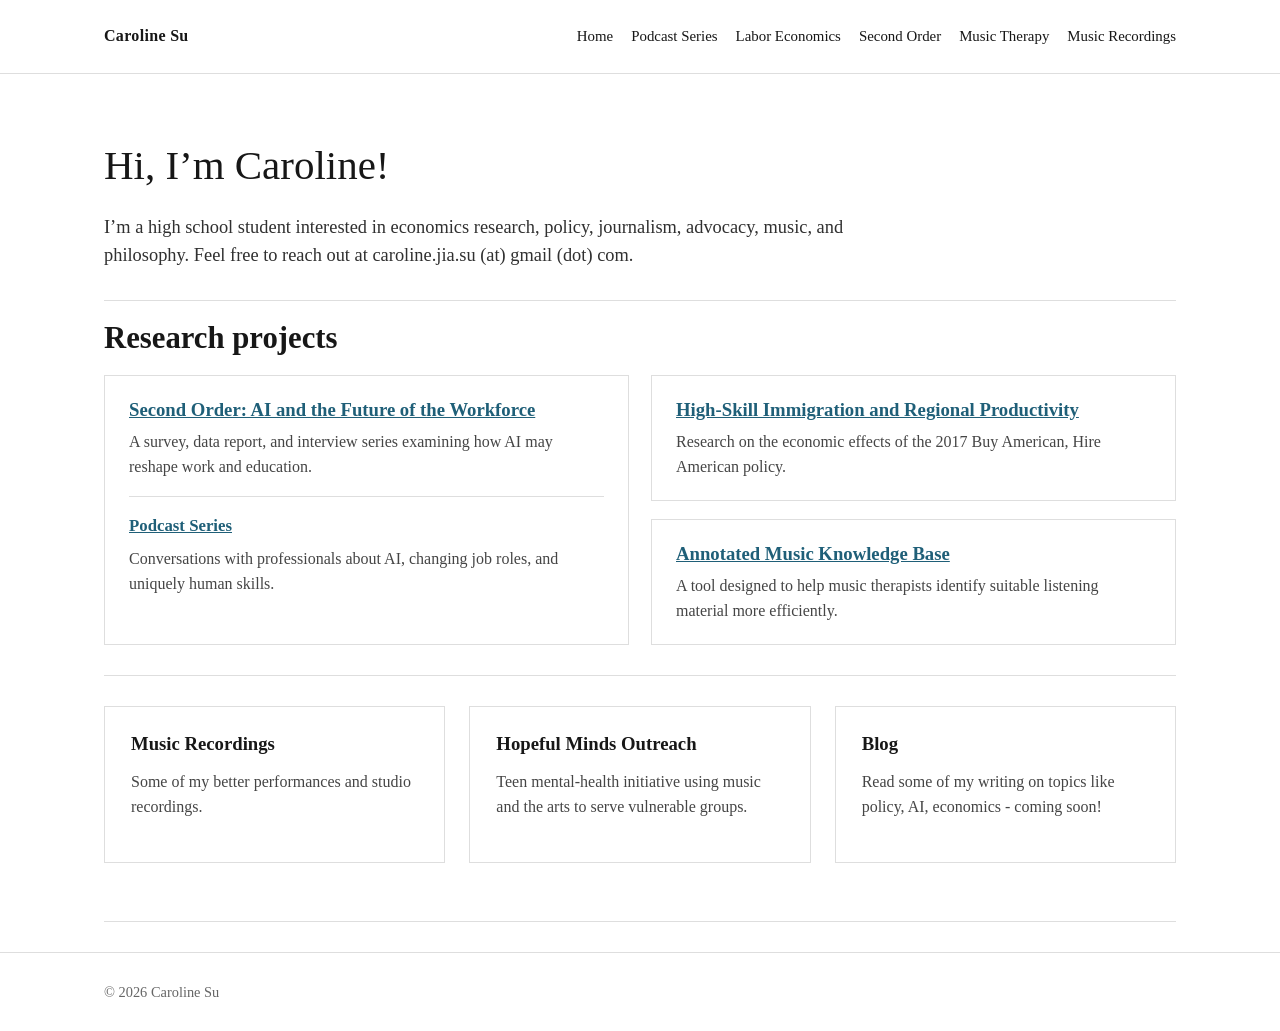
==== index.html @ 4881d96d "Add files via upload" ====
<!doctype html>
<html lang="en">
<head>
  <meta charset="utf-8">
  <meta name="viewport" content="width=device-width, initial-scale=1">
  <meta name="description" content="Caroline Su — research, journalism, and music.">
  <title>Home | Caroline Su</title>
  <link rel="stylesheet" href="styles.css">
</head>
<body>
<header class="site-header">
  <nav class="nav" aria-label="Main navigation">
    <a class="brand" href="index.html" aria-current="page">Caroline Su</a>
    <button class="nav-toggle" aria-expanded="false" aria-controls="nav-links">Menu</button>
    <ul class="nav-links" id="nav-links">
      <li><a href="index.html">Home</a></li>
      <li><a href="podcast.html">Podcast Series</a></li>
      <li><a href="labor-economics.html">Labor Economics</a></li>
      <li><a href="second-order.html">Second Order</a></li>
      <li><a href="music-therapy.html">Music Therapy</a></li>
      <li><a href="recordings.html">Music Recordings</a></li>
    </ul>
  </nav>
</header>

<main>

<section class="hero">
  <h1>Hi, I’m Caroline!</h1>
  <p class="lede">I’m a high school student interested in economics research, policy, journalism, advocacy, music, and philosophy. Feel free to reach out at caroline.jia.su (at) gmail (dot) com.</p>
</section>
<section class="section research-section">
  <h2>Research projects</h2>
    <div class="research-columns">

  <!-- LEFT COLUMN -->
  <div class="research-column">

    <article class="card">

      <h3>
        <a href="second-order.html">
          Second Order: AI and the Future of the Workforce
        </a>
      </h3>

      <p>
        A survey, data report, and interview series examining how AI
        may reshape work and education.
      </p>

      <div class="project-subsection">

        <h4>
          <a href="podcast.html">Podcast Series</a>
        </h4>

        <p>
          Conversations with professionals about AI, changing job roles,
          and uniquely human skills.
        </p>
      </div>
    </article>

  </div>


  <!-- RIGHT COLUMN -->
  <div class="research-column">

    <article class="card">

      <h3>
        <a href="labor-economics.html">
          High-Skill Immigration and Regional Productivity
        </a>
      </h3>

      <p>
        Research on the economic effects of the 2017 Buy American,
        Hire American policy.
      </p>
    </article>


    <article class="card">

      <h3>
        <a href="music-therapy.html">
          Annotated Music Knowledge Base
        </a>
      </h3>

      <p>
        A tool designed to help music therapists identify suitable
        listening material more efficiently.
      </p>
    </article>

  </div>

</div>
</section>
<section class="section grid grid-3 home-links-section">
  <article class="card"><h3><a class="stretched" href="recordings.html">Music Recordings</a></h3><p>Some of my better performances and studio recordings.</p></article>
  <article class="card"><h3><a class="stretched" href="https://hopefulmindsoutreach.org">Hopeful Minds Outreach</a></h3><p>Teen mental-health initiative using music and the arts to serve vulnerable groups.</p></article>
    <article class="card"><h3>Blog</h3><p>Read some of my writing on topics like policy, AI, economics - coming soon!</p></article>
</section>
</main>
<footer><div class="footer-inner">© <span id="year"></span> Caroline Su</div></footer>
<script src="script.js"></script>
<script>document.getElementById('year').textContent = new Date().getFullYear();</script>
</body>
</html>
---- styles.css ----
:root {
  --ink: #171717;
  --muted: #666;
  --line: #dedede;
  --paper: #fff;
  --soft: #f6f6f3;
  --accent: #1f5f78;
  --max: 1120px;
}

* { box-sizing: border-box; }
html { scroll-behavior: smooth; }
body {
  margin: 0;
  color: var(--ink);
  background: var(--paper);
  font-family: Georgia, "Times New Roman", serif;
  line-height: 1.55;
}
a { color: var(--accent); }
img, video, iframe { max-width: 100%; display: block; }

.site-header {
  position: sticky;
  top: 0;
  z-index: 10;
  background: rgba(255,255,255,.96);
  border-bottom: 1px solid var(--line);
}
.nav {
  max-width: var(--max);
  margin: 0 auto;
  padding: 24px 24px;
  display: flex;
  align-items: center;
  justify-content: space-between;
  gap: 24px;
}
.brand {
  color: var(--ink);
  text-decoration: none;
  font-weight: 700;
  letter-spacing: .02em;
}
.nav-toggle {
  display: none;
  background: none;
  border: 1px solid var(--line);
  padding: 8px 10px;
  font: inherit;
}
.nav-links {
  display: flex;
  flex-wrap: wrap;
  gap: 18px;
  list-style: none;
  padding: 0;
  margin: 0;
}
.nav-links a {
  color: var(--ink);
  text-decoration: none;
  font-size: .93rem;
}
.nav-links a:hover,
.nav-links a[aria-current="page"] { color: var(--accent); text-decoration: underline; text-underline-offset: 5px; }

main { max-width: var(--max); margin: 0 auto; padding: 8px 24px 30px; }
.hero { padding: 48px 0 12px; border-bottom: 1px solid var(--line); }
.eyebrow { text-transform: uppercase; letter-spacing: .12em; font-size: .75rem; color: var(--muted); }
h1, h2, h3 { line-height: 1.15; }
h1 { font-size: clamp(1.8rem, 3.2vw, 3.2rem); margin: 12px 0 24px; font-weight: 500; max-width: 900px; }
h2 { font-size: clamp(1.3rem, 2.4vw, 2rem); margin: 0 0 18px; }
h3 { margin: 0 0 10px; }
.lede { font-size: 1.15rem; max-width: 760px; color: #303030; }
.section { padding: 20px 0 58px; border-bottom: 1px solid var(--line); }
.grid { display: grid; gap: 24px; }
.grid-2 { grid-template-columns: repeat(2, minmax(0,1fr)); }
.grid-3 { grid-template-columns: repeat(3, minmax(0,1fr)); }
.card {
  border: 1px solid var(--line);
  background: var(--paper);
  padding: 26px;
  min-height: 100%;
}
.card:hover { box-shadow: 0 8px 24px rgba(0,0,0,.07); transform: translateY(-2px); transition: .2s ease; }
.card a.stretched { color: inherit; text-decoration: none; }
.card p { color: #454545; }
.meta { color: var(--muted); font-size: .85rem; text-transform: uppercase; letter-spacing: .08em; }
.button {
  display: inline-block;
  border: 1px solid var(--ink);
  color: var(--ink);
  text-decoration: none;
  padding: 10px 15px;
  margin-top: 8px;
}
.button:hover { background: var(--ink); color: white; }
.media-placeholder {
  aspect-ratio: 16/9;
  display: grid;
  place-items: center;
  text-align: center;
  background: var(--soft);
  border: 1px dashed #aaa;
  color: var(--muted);
  padding: 20px;
  margin: 18px 0;
}
.two-column { display: grid; grid-template-columns: 2fr 1fr; gap: 48px; }
.filters { position: sticky; top: 95px; align-self: start; border: 1px solid var(--line); padding: 20px; }
.filters label { display: block; margin: 8px 0; }
.post-list { display: grid; gap: 20px; }
.post { border-top: 1px solid var(--line); padding-top: 22px; }
.recording-thumb { aspect-ratio: 16/10; background: var(--soft); display: grid; place-items: center; border: 1px solid var(--line); color: var(--muted); margin-bottom: 12px; }
footer { border-top: 1px solid var(--line); }
.footer-inner { max-width: var(--max); margin: 0 auto; padding: 28px 24px; color: var(--muted); font-size: .9rem; }

@media (max-width: 850px) {
  .nav { align-items: flex-start; }
  .nav-toggle { display: block; }
  .nav-links { display: none; width: 100%; padding-top: 16px; }
  .nav-links.open { display: grid; }
  .grid-2, .grid-3, .two-column { grid-template-columns: 1fr; }
  .filters { position: static; }
}

/* Make podcast episode blocks smaller */
.post-list .card {
  padding: 14px;
  gap: 14px;
}

.post-list .card h2 {
  font-size: 1.5rem;
  margin-bottom: 8px;
}

.post-list .card p {
  margin: 6px 0;
}

.post-list .media-placeholder {
  min-height: 120px;
  aspect-ratio: auto;
  margin: 0;
  padding: 10px;
}

.post-list {
  gap: 12px;
}
.post-list iframe {
  width: 80%;
  height: 200px;
  border: 0;
}
.post-list .media-placeholder,
.post-list .media-placeholder iframe {
  border: none;
}

.project-subsection {
  margin-top: 16px;
  padding-top: 12px;
  border-top: 1px solid var(--line);
}

.project-subsection h4 {
  font-size: 1.05rem;
  margin: 4px 0 8px;
}

.project-subsection p {
  margin: 0;
}
@media (max-width: 700px) {
  .research-columns {
    grid-template-columns: 1fr;
  }
}
.research-columns {
  display: grid;
  grid-template-columns: 1fr 1fr;
  gap: 22px;
  align-items: stretch;
}

.research-column {
  display: flex;
  flex-direction: column;
  gap: 18px;
}

.research-columns .card {
  padding: 20px 24px;
  min-height: 0;
  height: auto;
}

.research-column:first-child .card {
  flex: 1;
}

.research-columns .card h3 {
  margin: 3px 0 10px;
}

.research-columns .card p {
  margin: 0;
}

/* Tighten spacing between research projects and homepage links */
.research-section {
  padding-bottom: 30px !important;
}

.home-links-section {
  padding-top: 30px !important;
}
.podcast-list .meta {
  display: none;
}

.podcast-list .card p {
  font-size: 1.1rem;
}
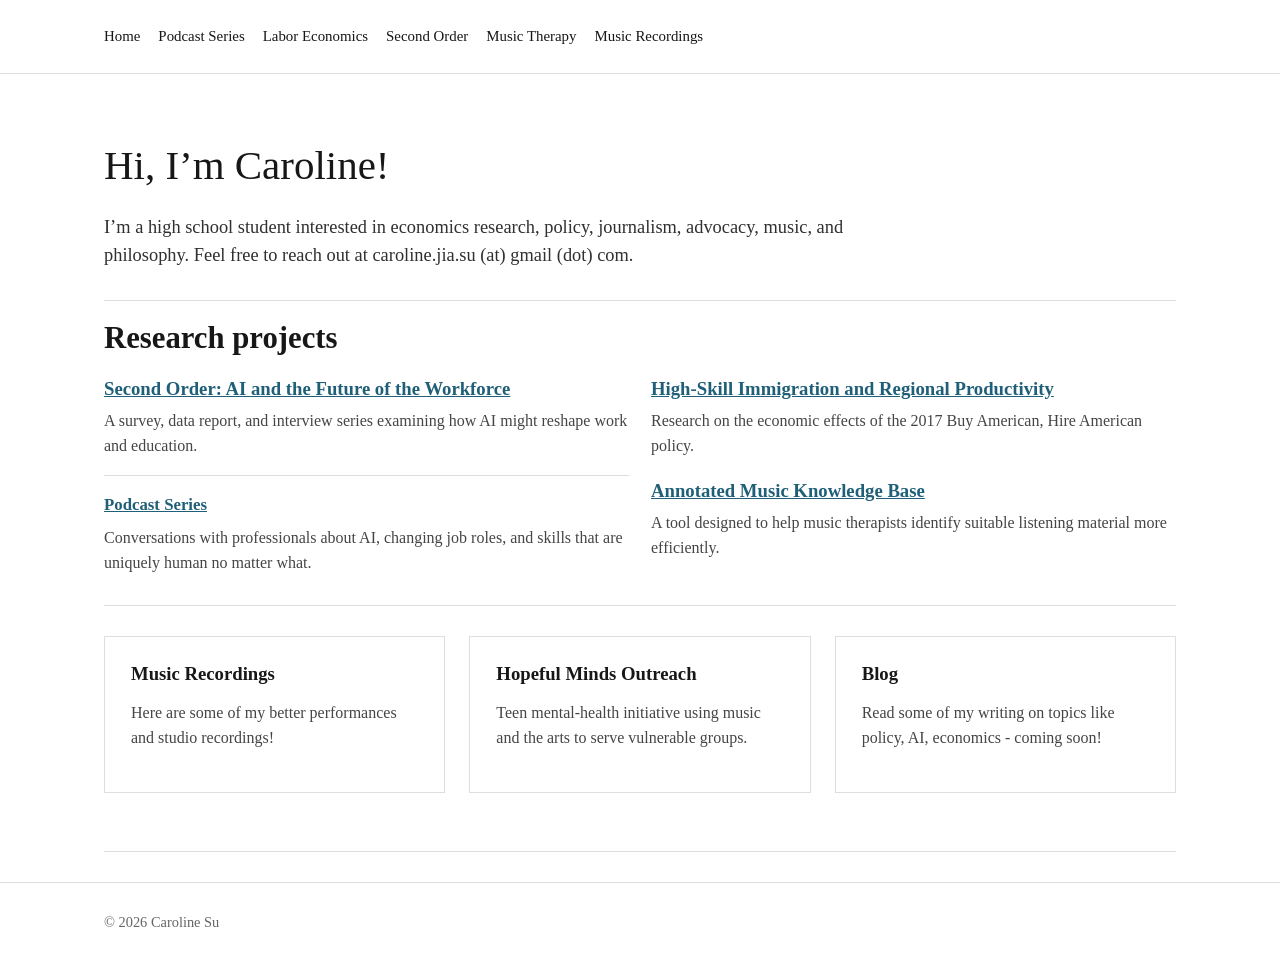
==== commit 26b674dc: "Add files via upload" ====
--- a/index.html
+++ b/index.html
@@ -10,7 +10,6 @@
 <body>
 <header class="site-header">
   <nav class="nav" aria-label="Main navigation">
-    <a class="brand" href="index.html" aria-current="page">Caroline Su</a>
     <button class="nav-toggle" aria-expanded="false" aria-controls="nav-links">Menu</button>
     <ul class="nav-links" id="nav-links">
       <li><a href="index.html">Home</a></li>
@@ -46,7 +45,7 @@
 
       <p>
         A survey, data report, and interview series examining how AI
-        may reshape work and education.
+        might reshape work and education.
       </p>
 
       <div class="project-subsection">
@@ -57,7 +56,7 @@
 
         <p>
           Conversations with professionals about AI, changing job roles,
-          and uniquely human skills.
+          and skills that are uniquely human no matter what.
         </p>
       </div>
     </article>
@@ -102,7 +101,7 @@
 </div>
 </section>
 <section class="section grid grid-3 home-links-section">
-  <article class="card"><h3><a class="stretched" href="recordings.html">Music Recordings</a></h3><p>Some of my better performances and studio recordings.</p></article>
+  <article class="card"><h3><a class="stretched" href="recordings.html">Music Recordings</a></h3><p>Here are some of my better performances and studio recordings!</p></article>
   <article class="card"><h3><a class="stretched" href="https://hopefulmindsoutreach.org">Hopeful Minds Outreach</a></h3><p>Teen mental-health initiative using music and the arts to serve vulnerable groups.</p></article>
     <article class="card"><h3>Blog</h3><p>Read some of my writing on topics like policy, AI, economics - coming soon!</p></article>
 </section>
--- a/styles.css
+++ b/styles.css
@@ -224,4 +224,22 @@
 
 .podcast-list .card p {
   font-size: 1.1rem;
+}
+.research-columns .card {
+  border: none;
+  padding: 0;
+  background: transparent;
+  box-shadow: none;
+}
+.research-columns .card:hover {
+  box-shadow: none;
+  transform: none;
+}
+.podcast-list .card:hover {
+  box-shadow: none;
+  transform: none;
+}
+.home-links-section .card:hover {
+  box-shadow: none;
+  transform: none;
 }
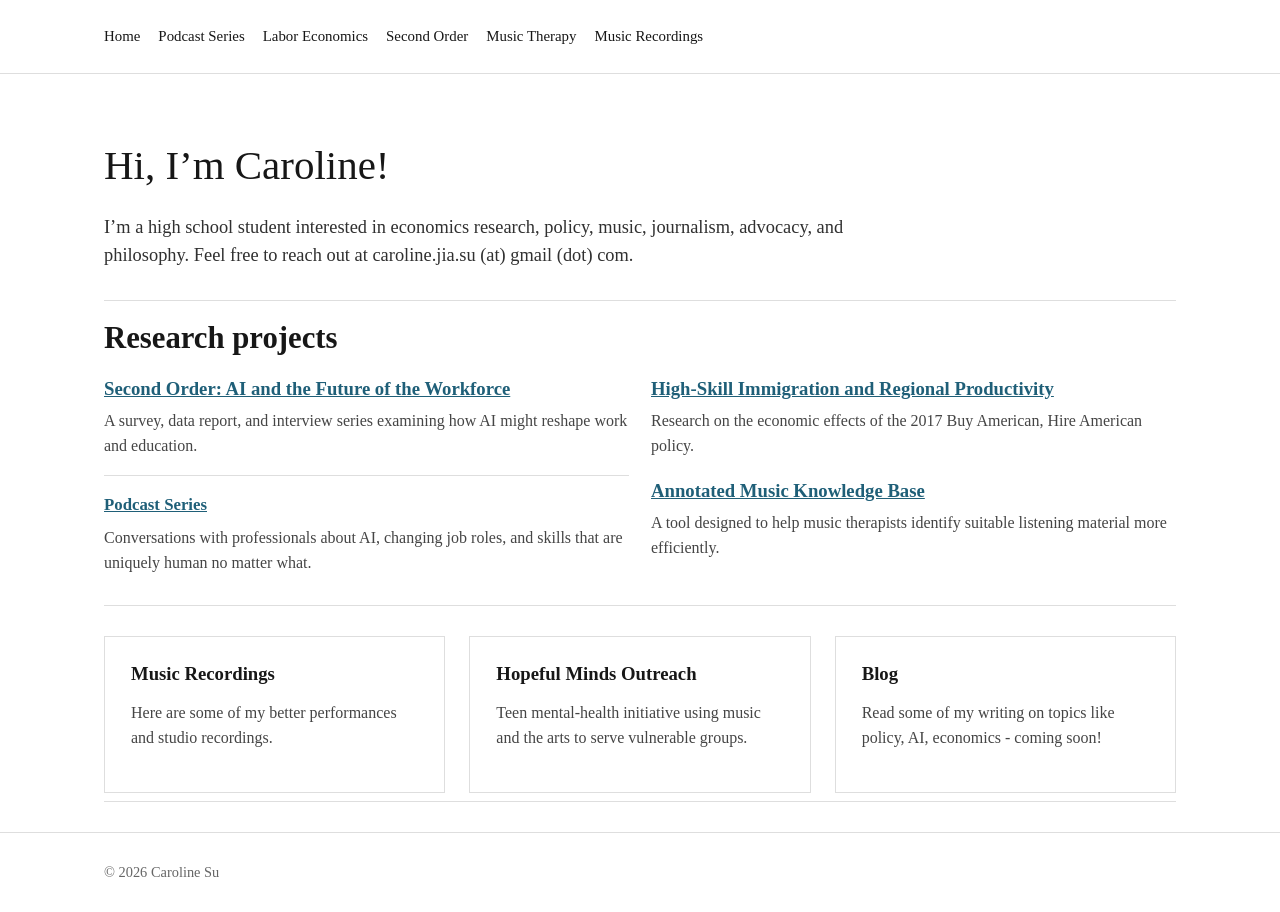
==== commit ffebb108: "Add files via upload" ====
--- a/index.html
+++ b/index.html
@@ -26,7 +26,7 @@
 
 <section class="hero">
   <h1>Hi, I’m Caroline!</h1>
-  <p class="lede">I’m a high school student interested in economics research, policy, journalism, advocacy, music, and philosophy. Feel free to reach out at caroline.jia.su (at) gmail (dot) com.</p>
+  <p class="lede">I’m a high school student interested in economics research, policy, music, journalism, advocacy, and philosophy. Feel free to reach out at caroline.jia.su (at) gmail (dot) com.</p>
 </section>
 <section class="section research-section">
   <h2>Research projects</h2>
@@ -101,7 +101,7 @@
 </div>
 </section>
 <section class="section grid grid-3 home-links-section">
-  <article class="card"><h3><a class="stretched" href="recordings.html">Music Recordings</a></h3><p>Here are some of my better performances and studio recordings!</p></article>
+  <article class="card"><h3><a class="stretched" href="recordings.html">Music Recordings</a></h3><p>Here are some of my better performances and studio recordings.</p></article>
   <article class="card"><h3><a class="stretched" href="https://hopefulmindsoutreach.org">Hopeful Minds Outreach</a></h3><p>Teen mental-health initiative using music and the arts to serve vulnerable groups.</p></article>
     <article class="card"><h3>Blog</h3><p>Read some of my writing on topics like policy, AI, economics - coming soon!</p></article>
 </section>
--- a/styles.css
+++ b/styles.css
@@ -242,4 +242,37 @@
 .home-links-section .card:hover {
   box-shadow: none;
   transform: none;
+}
+.pdf-container {
+  margin-top: 24px;
+  width: 100%;
+}
+
+.pdf-container iframe {
+  width: 100%;
+  height: 800px;
+  border: 1px solid var(--line);
+}
+.notion-embed {
+  margin-top: 24px;
+}
+
+.notion-embed iframe {
+  width: 100%;
+  height: 700px;
+  border: none;
+}
+.recording-thumb {
+  padding: 0;
+  border: none;
+  background: none;
+}
+
+.recording-thumb iframe {
+  width: 100%;
+  height: 220px;
+  border: none;
+}
+.home-links-section {
+  padding-bottom: 8px !important;
 }
